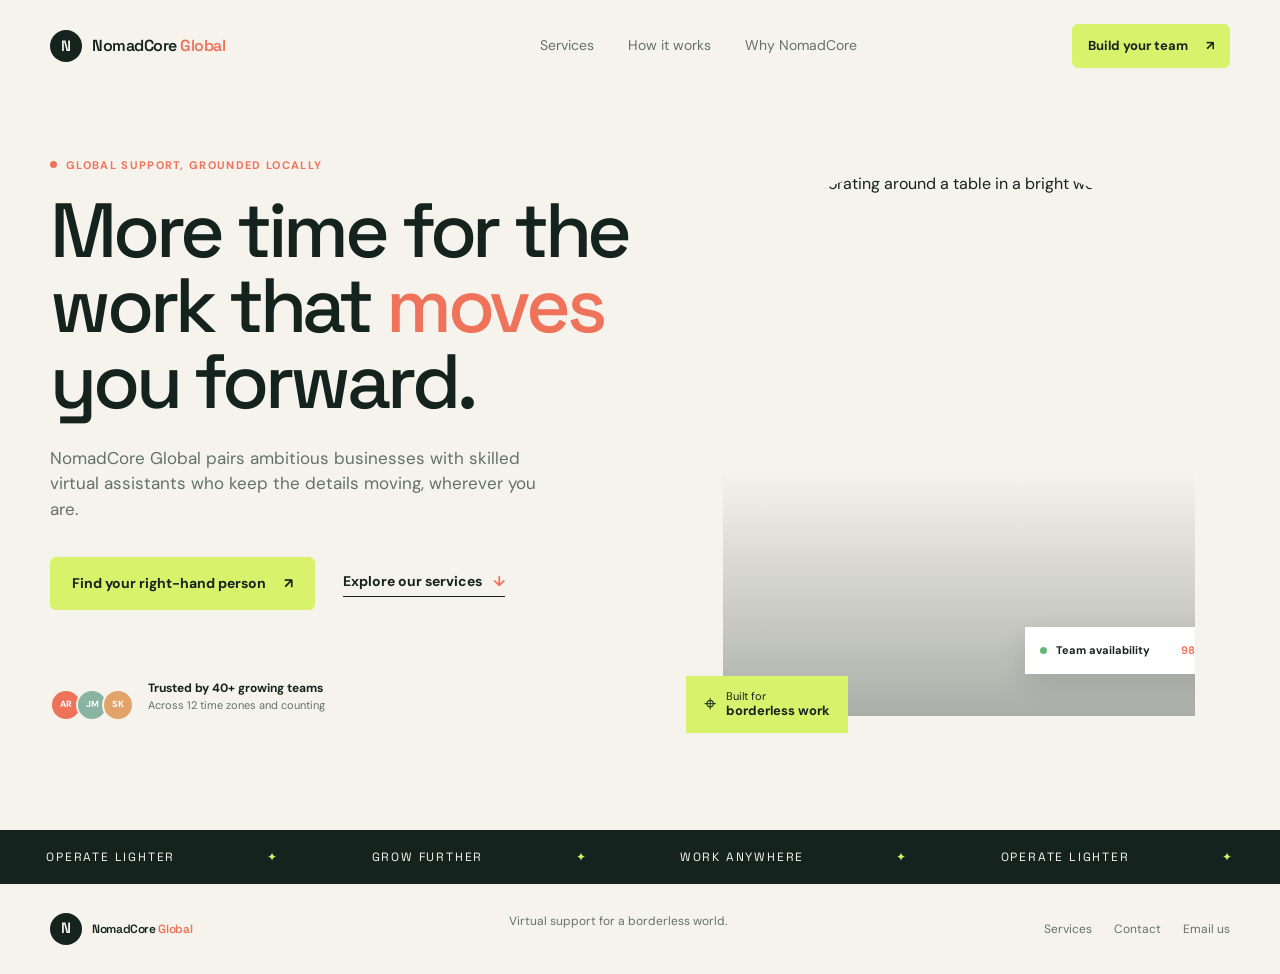
==== index.html @ 31a0516f "Create NomadCore Global website" ====
<!doctype html>
<html lang="en">
<head>
	<meta charset="utf-8">
	<meta name="viewport" content="width=device-width, initial-scale=1">
	<meta name="description" content="NomadCore Global connects growing businesses with dependable virtual assistants around the world.">
	<title>NomadCore Global | Your remote team, ready to move</title>
	<link rel="preconnect" href="https://fonts.googleapis.com">
	<link rel="preconnect" href="https://fonts.gstatic.com" crossorigin>
	<link href="https://fonts.googleapis.com/css2?family=DM+Sans:wght@400;500;600;700&family=Space+Grotesk:wght@500;600;700&display=swap" rel="stylesheet">
	<link href="https://cdn.jsdelivr.net/npm/bootstrap@5.3.3/dist/css/bootstrap.min.css" rel="stylesheet">
	<link rel="stylesheet" href="style.css">
</head>
<body>
	<header class="site-header">
		<a class="brand" href="#top" aria-label="NomadCore Global home"><span class="brand-mark">N</span><span>NomadCore <strong>Global</strong></span></a>
		<nav class="main-nav" aria-label="Main navigation"><a href="services.html">Services</a><a href="how-it-works.html">How it works</a><a href="about.html">Why NomadCore</a></nav>
		<a class="button button-small btn" href="contact.html">Build your team <span aria-hidden="true">↗</span></a>
	</header>

	<main id="top">
		<section class="hero section-wrap">
			<div class="hero-copy"><p class="eyebrow"><span class="eyebrow-dot"></span> Global support, grounded locally</p><h1>More time for the work that <em>moves</em> you forward.</h1><p class="hero-text">NomadCore Global pairs ambitious businesses with skilled virtual assistants who keep the details moving, wherever you are.</p><div class="hero-actions"><a class="button btn" href="contact.html">Find your right-hand person <span aria-hidden="true">↗</span></a><a class="text-link" href="services.html">Explore our services <span aria-hidden="true">↓</span></a></div><div class="hero-proof"><div class="avatar-stack" aria-hidden="true"><span>AR</span><span>JM</span><span>SK</span></div><p><strong>Trusted by 40+ growing teams</strong><br>Across 12 time zones and counting</p></div></div>
			<div class="hero-visual"><div class="visual-frame"><img src="https://images.unsplash.com/photo-1556761175-b413da4baf72?auto=format&fit=crop&w=1200&q=85" alt="Team collaborating around a table in a bright workspace"><div class="availability-card"><span class="status-dot"></span><strong>Team availability</strong><span>98.6%</span></div></div><div class="location-note"><span>⌖</span><span>Built for<br><strong>borderless work</strong></span></div></div>
		</section>

		<section class="marquee" aria-label="Our promise"><div class="marquee-inner"><span>OPERATE LIGHTER</span><i>✦</i><span>GROW FURTHER</span><i>✦</i><span>WORK ANYWHERE</span><i>✦</i><span>OPERATE LIGHTER</span><i>✦</i></div></section>

	</main>

	<footer class="site-footer"><a class="brand" href="index.html"><span class="brand-mark">N</span><span>NomadCore <strong>Global</strong></span></a><p>Virtual support for a borderless world.</p><div class="footer-links"><a href="services.html">Services</a><a href="contact.html">Contact</a><a href="mailto:hello@nomadcore.global">Email us</a></div></footer>
</body>
<script src="https://cdn.jsdelivr.net/npm/bootstrap@5.3.3/dist/js/bootstrap.bundle.min.js"></script>
</html>
---- style.css ----
:root { --ink: #15231f; --muted: #64716b; --cream: #f5f3ec; --lime: #d8f36b; --line: #dce2d8; --coral: #ef735b; }
* { box-sizing: border-box; }
html { scroll-behavior: smooth; }
body { margin: 0; color: var(--ink); background: var(--cream); font-family: "DM Sans", sans-serif; line-height: 1.5; }
a { color: inherit; text-decoration: none; }
.site-header, .site-footer, .section-wrap { width: min(1180px, calc(100% - 80px)); margin-inline: auto; }
.site-header { display: flex; align-items: center; justify-content: space-between; padding: 24px 0; }
.brand { display: inline-flex; align-items: center; gap: 10px; font-family: "Space Grotesk", sans-serif; font-weight: 600; letter-spacing: -.03em; }
.brand strong { color: var(--coral); font-weight: 600; }
.brand-mark { display: grid; place-items: center; width: 32px; height: 32px; color: var(--cream); background: var(--ink); border-radius: 50%; font-size: 15px; }
.main-nav { display: flex; gap: 34px; margin-left: 100px; color: var(--muted); font-size: 14px; }
.main-nav a, .footer-links a { transition: color .2s ease; }.main-nav a:hover, .footer-links a:hover { color: var(--coral); }
.button { display: inline-flex; align-items: center; gap: 18px; padding: 15px 21px; color: var(--ink); background: var(--lime); border: 1px solid var(--lime); font-weight: 700; font-size: 14px; transition: transform .2s ease, background .2s ease; }.button:hover { transform: translateY(-3px); background: #e4ff88; }.button-small { padding: 11px 15px; font-size: 13px; }
.hero { display: grid; grid-template-columns: 1fr .87fr; gap: 90px; align-items: center; min-height: 670px; padding: 65px 0 100px; }
.eyebrow { display: flex; align-items: center; gap: 9px; margin: 0 0 20px; color: var(--coral); font-size: 11px; font-weight: 700; letter-spacing: .12em; text-transform: uppercase; }.eyebrow-dot { width: 7px; height: 7px; background: var(--coral); border-radius: 50%; }
h1, h2, h3, p { margin-top: 0; } h1, h2 { font-family: "Space Grotesk", sans-serif; letter-spacing: -.055em; line-height: .98; } h1 { max-width: 680px; margin-bottom: 27px; font-size: clamp(48px, 6vw, 82px); } h2 { margin-bottom: 25px; font-size: clamp(38px, 4.8vw, 62px); } em { color: var(--coral); font-style: normal; }
.hero-text { max-width: 500px; color: var(--muted); font-size: 17px; }.hero-actions { display: flex; align-items: center; gap: 28px; margin-top: 35px; }.text-link { display: inline-flex; gap: 11px; align-items: center; border-bottom: 1px solid var(--ink); padding-bottom: 4px; font-size: 14px; font-weight: 700; }.text-link span { color: var(--coral); }
.page-intro, .about-page-intro { padding: 105px 0 80px; }.page-intro h1, .about-page-intro h1 { margin-bottom: 27px; }.page-hero { padding: 105px 0 95px; }.page-hero h1 { margin-bottom: 0; }.process-section { padding-top: 0; }.services-page-section { padding-top: 0; }.about-page-section { padding-top: 45px; }.contact-page-section { min-height: 520px; display: grid; place-items: center; }
.hero-proof { display: flex; align-items: center; gap: 14px; margin-top: 70px; color: var(--muted); font-size: 11px; line-height: 1.45; }.hero-proof strong { color: var(--ink); font-size: 12px; }.avatar-stack { display: flex; padding-left: 6px; }.avatar-stack span { display: grid; place-items: center; width: 32px; height: 32px; margin-left: -6px; border: 2px solid var(--cream); border-radius: 50%; background: var(--coral); color: white; font-size: 9px; font-weight: 700; }.avatar-stack span:nth-child(2) { background: #8ab3a1; }.avatar-stack span:nth-child(3) { background: #e2a36a; }
.hero-visual { position: relative; }.visual-frame { position: relative; height: 545px; margin-right: 35px; overflow: hidden; border-radius: 180px 180px 0 0; }.visual-frame::after { position: absolute; inset: 0; content: ""; background: linear-gradient(180deg, transparent 55%, rgba(21,35,31,.33)); }.visual-frame img { width: 100%; height: 100%; object-fit: cover; }.availability-card { position: absolute; z-index: 2; right: -35px; bottom: 42px; display: grid; grid-template-columns: auto 1fr auto; align-items: center; gap: 9px; width: 205px; padding: 15px; background: white; box-shadow: 0 12px 28px rgba(21,35,31,.12); font-size: 11px; }.availability-card span:last-child { color: var(--coral); font-weight: 700; }.status-dot { width: 7px; height: 7px; background: #62ba76; border-radius: 50%; }.location-note { position: absolute; left: -37px; bottom: -17px; display: flex; align-items: center; gap: 10px; padding: 14px 18px; background: var(--lime); font-size: 11px; line-height: 1.2; }.location-note > span:first-child { font-size: 22px; }.location-note strong { font-size: 13px; }
.marquee { overflow: hidden; color: var(--cream); background: var(--ink); }.marquee-inner { display: flex; justify-content: space-around; align-items: center; min-width: 850px; padding: 18px 0; font-family: "Space Grotesk", sans-serif; font-size: 12px; letter-spacing: .15em; }.marquee i { color: var(--lime); font-style: normal; }
.services-section { padding: 120px 0 130px; }.section-heading { display: flex; justify-content: space-between; gap: 50px; align-items: end; margin-bottom: 55px; }.section-heading h2 { margin-bottom: 0; }.section-intro { max-width: 310px; margin-bottom: 5px; color: var(--muted); font-size: 15px; }.service-grid { display: grid; grid-template-columns: repeat(3, 1fr); gap: 17px; }.service-card { position: relative; min-height: 355px; padding: 30px; border: 1px solid var(--line); transition: transform .2s ease, box-shadow .2s ease; }.service-card:hover { transform: translateY(-6px); box-shadow: 0 16px 28px rgba(21,35,31,.08); }.service-card.featured { color: var(--cream); background: var(--ink); border-color: var(--ink); }.service-number { color: var(--coral); font-family: "Space Grotesk", sans-serif; font-size: 12px; }.service-icon { margin: 44px 0 21px; color: var(--coral); font-size: 33px; }.service-card h3 { margin-bottom: 12px; font-family: "Space Grotesk", sans-serif; font-size: 22px; letter-spacing: -.04em; }.service-card p { max-width: 270px; margin-bottom: 27px; color: var(--muted); font-size: 13px; }.featured p { color: #b7c2b9; }.service-card a { position: absolute; bottom: 30px; font-size: 12px; font-weight: 700; }.service-card a span { margin-left: 8px; color: var(--coral); }
.dark-section { padding: 115px 0; color: var(--cream); background: var(--ink); }.process-layout { display: grid; grid-template-columns: .8fr 1fr; gap: 130px; }.light { color: var(--lime); }.dark-copy { max-width: 370px; margin: 32px 0; color: #a9b8ae; font-size: 15px; }.button-light { color: var(--ink); background: var(--lime); }.steps { border-top: 1px solid #405149; }.step { display: grid; grid-template-columns: 60px 1fr; gap: 20px; padding: 28px 0; border-bottom: 1px solid #405149; }.step > span { color: var(--coral); font-size: 12px; }.step h3 { margin-bottom: 8px; font-family: "Space Grotesk", sans-serif; font-size: 19px; letter-spacing: -.03em; }.step p { max-width: 400px; margin: 0; color: #99a99e; font-size: 13px; }
.about-section { display: grid; grid-template-columns: 1fr 1.1fr; gap: 130px; align-items: center; padding: 140px 0; }.about-stat { display: flex; align-items: center; gap: 20px; padding-left: 15%; }.about-stat strong { color: var(--coral); font-family: "Space Grotesk", sans-serif; font-size: 130px; letter-spacing: -.1em; line-height: .8; }.about-stat span { color: var(--muted); font-size: 13px; }.about-copy { max-width: 510px; }.about-copy p:not(.eyebrow) { color: var(--muted); font-size: 16px; }
.contact-section { padding: 105px 0; color: var(--cream); background: var(--coral); }.contact-inner { text-align: center; }.contact-section .eyebrow { justify-content: center; color: var(--ink); }.contact-section h2 { margin-bottom: 20px; }.contact-section p:not(.eyebrow) { max-width: 400px; margin: 0 auto 30px; color: #ffe2d9; font-size: 15px; }.contact-section em { color: var(--ink); }
.site-footer { display: flex; align-items: center; justify-content: space-between; gap: 25px; padding: 28px 0; font-size: 12px; }.site-footer p { color: var(--muted); }.footer-links { display: flex; gap: 22px; color: var(--muted); }
@media (max-width: 800px) { .site-header, .site-footer, .section-wrap { width: min(100% - 40px, 560px); }.main-nav { display: none; }.site-header .button-small { display: inline-flex; }.hero { display: block; padding: 50px 0 85px; }.hero h1 { font-size: clamp(47px, 13vw, 70px); }.hero-visual { margin-top: 70px; }.visual-frame { height: 430px; margin-right: 20px; }.availability-card { right: -20px; }.location-note { left: -12px; }.page-intro, .about-page-intro, .page-hero { padding: 70px 0 55px; }.section-heading, .process-layout, .about-section { display: block; }.section-heading { margin-bottom: 36px; }.section-intro { margin-top: 25px; }.service-grid { grid-template-columns: 1fr; }.service-card { min-height: 315px; }.process-layout > div:first-child { margin-bottom: 65px; }.about-stat { justify-content: center; padding: 0; margin-bottom: 80px; }.about-stat strong { font-size: 110px; }.site-footer { align-items: flex-start; flex-direction: column; }.site-footer p { margin-bottom: 0; }.footer-links { flex-wrap: wrap; } }
@media (max-width: 440px) { .site-header .button-small { padding: 9px; font-size: 11px; }.brand { font-size: 13px; }.hero-actions { align-items: flex-start; flex-direction: column; gap: 22px; }.availability-card { bottom: 22px; }.marquee-inner { gap: 28px; justify-content: flex-start; }.contact-section { padding: 80px 0; } }
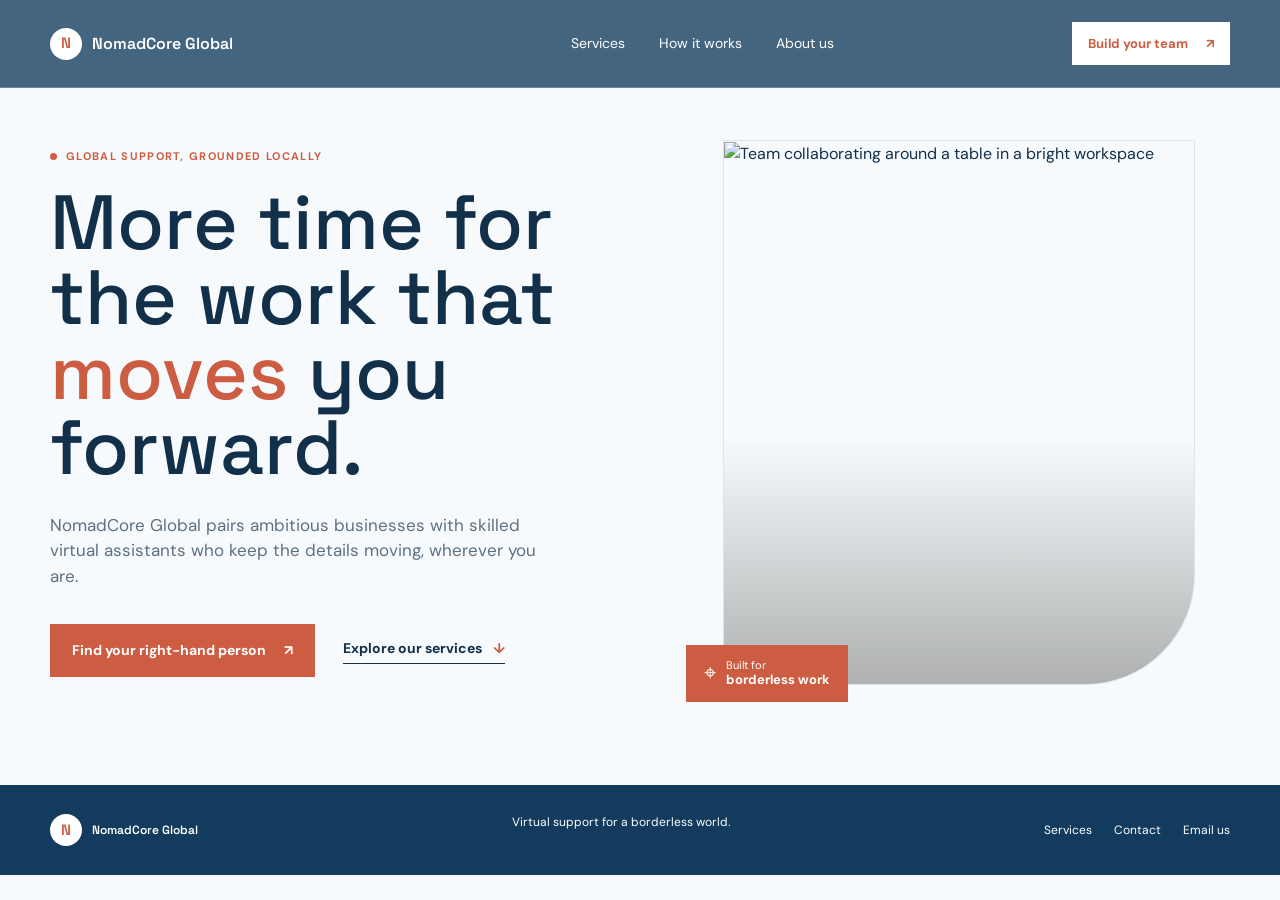
==== commit 2f3f08c2: "changes on UI and fix some errors and added some information" ====
--- a/index.html
+++ b/index.html
@@ -8,27 +8,25 @@
 	<link rel="preconnect" href="https://fonts.googleapis.com">
 	<link rel="preconnect" href="https://fonts.gstatic.com" crossorigin>
 	<link href="https://fonts.googleapis.com/css2?family=DM+Sans:wght@400;500;600;700&family=Space+Grotesk:wght@500;600;700&display=swap" rel="stylesheet">
-	<link href="https://cdn.jsdelivr.net/npm/bootstrap@5.3.3/dist/css/bootstrap.min.css" rel="stylesheet">
+	<link href="https://cdn.jsdelivr.net/npm/bootstrap@5.3.8/dist/css/bootstrap.min.css" rel="stylesheet" integrity="sha384-sRIl4kxILFvY47J16cr9ZwB07vP4J8+LH7qKQnuqkuIAvNWLzeN8tE5YBujZqJLB" crossorigin="anonymous">
 	<link rel="stylesheet" href="style.css">
 </head>
 <body>
 	<header class="site-header">
 		<a class="brand" href="#top" aria-label="NomadCore Global home"><span class="brand-mark">N</span><span>NomadCore <strong>Global</strong></span></a>
-		<nav class="main-nav" aria-label="Main navigation"><a href="services.html">Services</a><a href="how-it-works.html">How it works</a><a href="about.html">Why NomadCore</a></nav>
+		<button class="nav-toggle btn btn-outline-light" type="button" data-bs-toggle="collapse" data-bs-target="#site-navigation" aria-controls="site-navigation" aria-expanded="false" aria-label="Toggle navigation"><span aria-hidden="true">&#9776;</span></button><nav class="main-nav collapse" id="site-navigation" aria-label="Main navigation"><a href="services.html">Services</a><a href="how-it-works.html">How it works</a><a href="about.html">About us</a></nav>
 		<a class="button button-small btn" href="contact.html">Build your team <span aria-hidden="true">↗</span></a>
 	</header>
 
 	<main id="top">
 		<section class="hero section-wrap">
-			<div class="hero-copy"><p class="eyebrow"><span class="eyebrow-dot"></span> Global support, grounded locally</p><h1>More time for the work that <em>moves</em> you forward.</h1><p class="hero-text">NomadCore Global pairs ambitious businesses with skilled virtual assistants who keep the details moving, wherever you are.</p><div class="hero-actions"><a class="button btn" href="contact.html">Find your right-hand person <span aria-hidden="true">↗</span></a><a class="text-link" href="services.html">Explore our services <span aria-hidden="true">↓</span></a></div><div class="hero-proof"><div class="avatar-stack" aria-hidden="true"><span>AR</span><span>JM</span><span>SK</span></div><p><strong>Trusted by 40+ growing teams</strong><br>Across 12 time zones and counting</p></div></div>
-			<div class="hero-visual"><div class="visual-frame"><img src="https://images.unsplash.com/photo-1556761175-b413da4baf72?auto=format&fit=crop&w=1200&q=85" alt="Team collaborating around a table in a bright workspace"><div class="availability-card"><span class="status-dot"></span><strong>Team availability</strong><span>98.6%</span></div></div><div class="location-note"><span>⌖</span><span>Built for<br><strong>borderless work</strong></span></div></div>
+			<div class="hero-copy"><p class="eyebrow"><span class="eyebrow-dot"></span> Global support, grounded locally</p><h1>More time for the work that <em>moves</em> you forward.</h1><p class="hero-text">NomadCore Global pairs ambitious businesses with skilled virtual assistants who keep the details moving, wherever you are.</p><div class="hero-actions"><a class="button btn" href="contact.html">Find your right-hand person <span aria-hidden="true">↗</span></a><a class="text-link" href="services.html">Explore our services <span aria-hidden="true">↓</span></a></div></div>
+			<div class="hero-visual"><div class="visual-frame"><img src="https://images.unsplash.com/photo-1556761175-b413da4baf72?auto=format&fit=crop&w=1200&q=85" alt="Team collaborating around a table in a bright workspace"></div><div class="location-note"><span>⌖</span><span>Built for<br><strong>borderless work</strong></span></div></div>
 		</section>
-
-		<section class="marquee" aria-label="Our promise"><div class="marquee-inner"><span>OPERATE LIGHTER</span><i>✦</i><span>GROW FURTHER</span><i>✦</i><span>WORK ANYWHERE</span><i>✦</i><span>OPERATE LIGHTER</span><i>✦</i></div></section>
 
 	</main>
 
 	<footer class="site-footer"><a class="brand" href="index.html"><span class="brand-mark">N</span><span>NomadCore <strong>Global</strong></span></a><p>Virtual support for a borderless world.</p><div class="footer-links"><a href="services.html">Services</a><a href="contact.html">Contact</a><a href="mailto:hello@nomadcore.global">Email us</a></div></footer>
 </body>
-<script src="https://cdn.jsdelivr.net/npm/bootstrap@5.3.3/dist/js/bootstrap.bundle.min.js"></script>
+<script src="https://cdn.jsdelivr.net/npm/bootstrap@5.3.8/dist/js/bootstrap.bundle.min.js"></script>
 </html>
--- a/style.css
+++ b/style.css
@@ -1,28 +1,39 @@
-:root { --ink: #15231f; --muted: #64716b; --cream: #f5f3ec; --lime: #d8f36b; --line: #dce2d8; --coral: #ef735b; }
+:root { --ink: #12304a; --muted: #5d7182; --cream: #f7fafc; --red: #CD5D42; --red-dark: #a94632; --maroon: #123b5d; --line: #dbe5ec; --coral: var(--red); }
 * { box-sizing: border-box; }
 html { scroll-behavior: smooth; }
 body { margin: 0; color: var(--ink); background: var(--cream); font-family: "DM Sans", sans-serif; line-height: 1.5; }
 a { color: inherit; text-decoration: none; }
-.site-header, .site-footer, .section-wrap { width: min(1180px, calc(100% - 80px)); margin-inline: auto; }
-.site-header { display: flex; align-items: center; justify-content: space-between; padding: 24px 0; }
-.brand { display: inline-flex; align-items: center; gap: 10px; font-family: "Space Grotesk", sans-serif; font-weight: 600; letter-spacing: -.03em; }
-.brand strong { color: var(--coral); font-weight: 600; }
-.brand-mark { display: grid; place-items: center; width: 32px; height: 32px; color: var(--cream); background: var(--ink); border-radius: 50%; font-size: 15px; }
-.main-nav { display: flex; gap: 34px; margin-left: 100px; color: var(--muted); font-size: 14px; }
-.main-nav a, .footer-links a { transition: color .2s ease; }.main-nav a:hover, .footer-links a:hover { color: var(--coral); }
-.button { display: inline-flex; align-items: center; gap: 18px; padding: 15px 21px; color: var(--ink); background: var(--lime); border: 1px solid var(--lime); font-weight: 700; font-size: 14px; transition: transform .2s ease, background .2s ease; }.button:hover { transform: translateY(-3px); background: #e4ff88; }.button-small { padding: 11px 15px; font-size: 13px; }
-.hero { display: grid; grid-template-columns: 1fr .87fr; gap: 90px; align-items: center; min-height: 670px; padding: 65px 0 100px; }
+.site-header, .site-footer, .section-wrap { width: min(1180px, calc(100% - 96px)); margin-inline: auto; }
+.site-header { position: fixed; top: 0; right: 0; left: 0; z-index: 1030; display: flex; align-items: center; justify-content: space-between; width: 100%; max-width: none; height: 88px; min-height: 88px; padding: 24px max(48px, calc((100% - 1180px) / 2)); color: white; background: rgba(18, 59, 93, .78); border-bottom: 1px solid rgba(255, 255, 255, .2); backdrop-filter: blur(12px); -webkit-backdrop-filter: blur(12px); }
+.brand { display: inline-flex; align-items: center; gap: 10px; font-family: "Space Grotesk", sans-serif; font-weight: 600; letter-spacing: 0; }
+.brand strong { color: white; font-weight: 600; }
+.brand-mark { display: grid; place-items: center; width: 32px; height: 32px; color: var(--red); background: white; border-radius: 50%; font-size: 15px; }
+.main-nav { display: flex; gap: 34px; margin-left: 100px; color: white; font-size: 14px; }
+.main-nav a, .footer-links a { transition: opacity .2s ease; }.main-nav a:hover, .footer-links a:hover { opacity: .7; }
+.site-header .button-small { color: var(--red); background: white; border-color: white; }
+.button { display: inline-flex; align-items: center; gap: 18px; padding: 15px 21px; color: white; background: var(--red); border: 1px solid var(--red); border-radius: 0; font-weight: 700; font-size: 14px; transition: transform .2s ease, background .2s ease; }.button:hover { transform: translateY(-3px); color: white; background: var(--red-dark); border-color: var(--red-dark); }.button-small { padding: 11px 15px; font-size: 13px; }
+.hero { display: grid; grid-template-columns: 1fr .87fr; gap: 90px; align-items: center; min-height: 670px; padding: 140px 0 100px; }
 .eyebrow { display: flex; align-items: center; gap: 9px; margin: 0 0 20px; color: var(--coral); font-size: 11px; font-weight: 700; letter-spacing: .12em; text-transform: uppercase; }.eyebrow-dot { width: 7px; height: 7px; background: var(--coral); border-radius: 50%; }
-h1, h2, h3, p { margin-top: 0; } h1, h2 { font-family: "Space Grotesk", sans-serif; letter-spacing: -.055em; line-height: .98; } h1 { max-width: 680px; margin-bottom: 27px; font-size: clamp(48px, 6vw, 82px); } h2 { margin-bottom: 25px; font-size: clamp(38px, 4.8vw, 62px); } em { color: var(--coral); font-style: normal; }
+h1, h2, h3, p { margin-top: 0; } h1, h2 { font-family: "Space Grotesk", sans-serif; letter-spacing: 0; line-height: .98; } h1 { max-width: 680px; margin-bottom: 27px; font-size: clamp(48px, 6vw, 82px); } h2 { margin-bottom: 25px; font-size: clamp(38px, 4.8vw, 62px); } em { color: var(--red); font-style: normal; }
 .hero-text { max-width: 500px; color: var(--muted); font-size: 17px; }.hero-actions { display: flex; align-items: center; gap: 28px; margin-top: 35px; }.text-link { display: inline-flex; gap: 11px; align-items: center; border-bottom: 1px solid var(--ink); padding-bottom: 4px; font-size: 14px; font-weight: 700; }.text-link span { color: var(--coral); }
 .page-intro, .about-page-intro { padding: 105px 0 80px; }.page-intro h1, .about-page-intro h1 { margin-bottom: 27px; }.page-hero { padding: 105px 0 95px; }.page-hero h1 { margin-bottom: 0; }.process-section { padding-top: 0; }.services-page-section { padding-top: 0; }.about-page-section { padding-top: 45px; }.contact-page-section { min-height: 520px; display: grid; place-items: center; }
-.hero-proof { display: flex; align-items: center; gap: 14px; margin-top: 70px; color: var(--muted); font-size: 11px; line-height: 1.45; }.hero-proof strong { color: var(--ink); font-size: 12px; }.avatar-stack { display: flex; padding-left: 6px; }.avatar-stack span { display: grid; place-items: center; width: 32px; height: 32px; margin-left: -6px; border: 2px solid var(--cream); border-radius: 50%; background: var(--coral); color: white; font-size: 9px; font-weight: 700; }.avatar-stack span:nth-child(2) { background: #8ab3a1; }.avatar-stack span:nth-child(3) { background: #e2a36a; }
-.hero-visual { position: relative; }.visual-frame { position: relative; height: 545px; margin-right: 35px; overflow: hidden; border-radius: 180px 180px 0 0; }.visual-frame::after { position: absolute; inset: 0; content: ""; background: linear-gradient(180deg, transparent 55%, rgba(21,35,31,.33)); }.visual-frame img { width: 100%; height: 100%; object-fit: cover; }.availability-card { position: absolute; z-index: 2; right: -35px; bottom: 42px; display: grid; grid-template-columns: auto 1fr auto; align-items: center; gap: 9px; width: 205px; padding: 15px; background: white; box-shadow: 0 12px 28px rgba(21,35,31,.12); font-size: 11px; }.availability-card span:last-child { color: var(--coral); font-weight: 700; }.status-dot { width: 7px; height: 7px; background: #62ba76; border-radius: 50%; }.location-note { position: absolute; left: -37px; bottom: -17px; display: flex; align-items: center; gap: 10px; padding: 14px 18px; background: var(--lime); font-size: 11px; line-height: 1.2; }.location-note > span:first-child { font-size: 22px; }.location-note strong { font-size: 13px; }
-.marquee { overflow: hidden; color: var(--cream); background: var(--ink); }.marquee-inner { display: flex; justify-content: space-around; align-items: center; min-width: 850px; padding: 18px 0; font-family: "Space Grotesk", sans-serif; font-size: 12px; letter-spacing: .15em; }.marquee i { color: var(--lime); font-style: normal; }
-.services-section { padding: 120px 0 130px; }.section-heading { display: flex; justify-content: space-between; gap: 50px; align-items: end; margin-bottom: 55px; }.section-heading h2 { margin-bottom: 0; }.section-intro { max-width: 310px; margin-bottom: 5px; color: var(--muted); font-size: 15px; }.service-grid { display: grid; grid-template-columns: repeat(3, 1fr); gap: 17px; }.service-card { position: relative; min-height: 355px; padding: 30px; border: 1px solid var(--line); transition: transform .2s ease, box-shadow .2s ease; }.service-card:hover { transform: translateY(-6px); box-shadow: 0 16px 28px rgba(21,35,31,.08); }.service-card.featured { color: var(--cream); background: var(--ink); border-color: var(--ink); }.service-number { color: var(--coral); font-family: "Space Grotesk", sans-serif; font-size: 12px; }.service-icon { margin: 44px 0 21px; color: var(--coral); font-size: 33px; }.service-card h3 { margin-bottom: 12px; font-family: "Space Grotesk", sans-serif; font-size: 22px; letter-spacing: -.04em; }.service-card p { max-width: 270px; margin-bottom: 27px; color: var(--muted); font-size: 13px; }.featured p { color: #b7c2b9; }.service-card a { position: absolute; bottom: 30px; font-size: 12px; font-weight: 700; }.service-card a span { margin-left: 8px; color: var(--coral); }
-.dark-section { padding: 115px 0; color: var(--cream); background: var(--ink); }.process-layout { display: grid; grid-template-columns: .8fr 1fr; gap: 130px; }.light { color: var(--lime); }.dark-copy { max-width: 370px; margin: 32px 0; color: #a9b8ae; font-size: 15px; }.button-light { color: var(--ink); background: var(--lime); }.steps { border-top: 1px solid #405149; }.step { display: grid; grid-template-columns: 60px 1fr; gap: 20px; padding: 28px 0; border-bottom: 1px solid #405149; }.step > span { color: var(--coral); font-size: 12px; }.step h3 { margin-bottom: 8px; font-family: "Space Grotesk", sans-serif; font-size: 19px; letter-spacing: -.03em; }.step p { max-width: 400px; margin: 0; color: #99a99e; font-size: 13px; }
-.about-section { display: grid; grid-template-columns: 1fr 1.1fr; gap: 130px; align-items: center; padding: 140px 0; }.about-stat { display: flex; align-items: center; gap: 20px; padding-left: 15%; }.about-stat strong { color: var(--coral); font-family: "Space Grotesk", sans-serif; font-size: 130px; letter-spacing: -.1em; line-height: .8; }.about-stat span { color: var(--muted); font-size: 13px; }.about-copy { max-width: 510px; }.about-copy p:not(.eyebrow) { color: var(--muted); font-size: 16px; }
-.contact-section { padding: 105px 0; color: var(--cream); background: var(--coral); }.contact-inner { text-align: center; }.contact-section .eyebrow { justify-content: center; color: var(--ink); }.contact-section h2 { margin-bottom: 20px; }.contact-section p:not(.eyebrow) { max-width: 400px; margin: 0 auto 30px; color: #ffe2d9; font-size: 15px; }.contact-section em { color: var(--ink); }
-.site-footer { display: flex; align-items: center; justify-content: space-between; gap: 25px; padding: 28px 0; font-size: 12px; }.site-footer p { color: var(--muted); }.footer-links { display: flex; gap: 22px; color: var(--muted); }
-@media (max-width: 800px) { .site-header, .site-footer, .section-wrap { width: min(100% - 40px, 560px); }.main-nav { display: none; }.site-header .button-small { display: inline-flex; }.hero { display: block; padding: 50px 0 85px; }.hero h1 { font-size: clamp(47px, 13vw, 70px); }.hero-visual { margin-top: 70px; }.visual-frame { height: 430px; margin-right: 20px; }.availability-card { right: -20px; }.location-note { left: -12px; }.page-intro, .about-page-intro, .page-hero { padding: 70px 0 55px; }.section-heading, .process-layout, .about-section { display: block; }.section-heading { margin-bottom: 36px; }.section-intro { margin-top: 25px; }.service-grid { grid-template-columns: 1fr; }.service-card { min-height: 315px; }.process-layout > div:first-child { margin-bottom: 65px; }.about-stat { justify-content: center; padding: 0; margin-bottom: 80px; }.about-stat strong { font-size: 110px; }.site-footer { align-items: flex-start; flex-direction: column; }.site-footer p { margin-bottom: 0; }.footer-links { flex-wrap: wrap; } }
+.hero-proof { display: flex; align-items: center; gap: 14px; margin-top: 70px; color: var(--muted); font-size: 11px; line-height: 1.45; }.hero-proof strong { color: var(--ink); font-size: 12px; }.avatar-stack { display: flex; padding-left: 6px; }.avatar-stack span { display: grid; place-items: center; width: 32px; height: 32px; margin-left: -6px; border: 2px solid var(--cream); border-radius: 50%; background: var(--red); color: white; font-size: 9px; font-weight: 700; }.avatar-stack span:nth-child(2) { background: #777; }.avatar-stack span:nth-child(3) { background: #aaa; }
+.hero-visual { position: relative; }.visual-frame { position: relative; height: 545px; margin-right: 35px; overflow: hidden; border: 1px solid var(--line); border-radius: 0 0 110px 0; }.visual-frame::after { position: absolute; inset: 0; content: ""; background: linear-gradient(180deg, transparent 55%, rgba(24,24,24,.33)); }.visual-frame img { width: 100%; height: 100%; object-fit: cover; }.location-note { position: absolute; left: -37px; bottom: -17px; display: flex; align-items: center; gap: 10px; padding: 14px 18px; color: white; background: var(--red); font-size: 11px; line-height: 1.2; }.location-note > span:first-child { font-size: 22px; }.location-note strong { font-size: 13px; }
+.marquee { overflow: hidden; color: var(--cream); background: var(--ink); }.marquee-inner { display: flex; justify-content: space-around; align-items: center; min-width: 850px; padding: 18px 0; font-family: "Space Grotesk", sans-serif; font-size: 12px; letter-spacing: 0; }.marquee i { color: var(--red); font-style: normal; }
+.services-section { padding: 120px 0 130px; }.section-heading { display: flex; justify-content: space-between; gap: 50px; align-items: end; margin-bottom: 55px; }.section-heading h2 { margin-bottom: 0; }.section-intro { max-width: 310px; margin-bottom: 5px; color: var(--muted); font-size: 15px; }.service-grid { display: grid; grid-template-columns: repeat(3, 1fr); gap: 17px; }.service-card { position: relative; min-height: 355px; padding: 30px; border: 1px solid var(--line); transition: transform .2s ease, box-shadow .2s ease; }.service-card:hover { transform: translateY(-6px); box-shadow: 0 16px 28px rgba(24,24,24,.08); }.service-card.featured { color: var(--cream); background: var(--ink); border-color: var(--ink); }.service-number { color: var(--red); font-family: "Space Grotesk", sans-serif; font-size: 12px; }.service-icon { margin: 44px 0 21px; color: var(--red); font-size: 33px; }.service-card h3 { margin-bottom: 12px; font-family: "Space Grotesk", sans-serif; font-size: 22px; letter-spacing: 0; }.service-card p { max-width: 270px; margin-bottom: 27px; color: var(--muted); font-size: 13px; }.featured p { color: #b7b7b7; }.service-card a { position: absolute; bottom: 30px; font-size: 12px; font-weight: 700; }.service-card a span { margin-left: 8px; color: var(--red); }
+.dark-section { padding: 115px 0; color: var(--ink); background: var(--cream); }.process-layout { display: grid; grid-template-columns: .8fr 1fr; gap: 130px; }.light { color: var(--red); }.dark-copy { max-width: 370px; margin: 32px 0; color: var(--muted); font-size: 15px; }.button-light { color: white; background: var(--red); border-color: var(--red); }.steps { border-top: 1px solid var(--line); }.step { display: grid; grid-template-columns: 60px 1fr; gap: 20px; padding: 28px 0; border-bottom: 1px solid var(--line); }.step > span { color: var(--red); font-size: 12px; }.step h3 { margin-bottom: 8px; color: var(--ink); font-family: "Space Grotesk", sans-serif; font-size: 19px; letter-spacing: 0; }.step p { max-width: 400px; margin: 0; color: var(--muted); font-size: 13px; }
+.about-section { display: grid; grid-template-columns: 1fr 1.1fr; gap: 130px; align-items: center; padding: 140px 0; }.about-stat { display: flex; align-items: center; gap: 20px; padding-left: 15%; }.about-stat strong { color: var(--red); font-family: "Space Grotesk", sans-serif; font-size: 130px; letter-spacing: 0; line-height: .8; }.about-stat span { color: var(--muted); font-size: 13px; }.about-copy { max-width: 510px; }.about-copy p:not(.eyebrow) { color: var(--muted); font-size: 16px; }
+.about-intro { display: flex; min-height: 670px; flex-direction: column; justify-content: center; padding: 65px 0 100px; }.about-intro h1 { max-width: 680px; margin-bottom: 27px; font-size: clamp(48px, 6vw, 82px); }.about-intro .hero-text { max-width: 500px; font-size: 17px; }.about-story { display: grid; grid-template-columns: .9fr 1.1fr; gap: 85px; padding: 70px 0 90px; border-top: 1px solid var(--line); }.about-story h2 { max-width: 440px; font-size: clamp(36px, 4vw, 55px); }.about-story .about-copy p { margin-bottom: 18px; font-size: 18px; line-height: 1.65; }.about-story .about-copy p:last-child { margin-bottom: 0; }.about-focus { display: grid; grid-template-columns: .9fr 1.1fr; gap: 85px; align-items: start; padding: 80px 0; border-top: 1px solid var(--line); }.about-focus h2 { max-width: 440px; margin: 0; font-size: clamp(36px, 4vw, 55px); }.about-focus > p { max-width: 600px; margin: 38px 0 0; color: var(--muted); font-size: 20px; line-height: 1.6; }.about-focus strong { color: var(--ink); }.about-values { padding-bottom: 95px; }.about-belief { padding: 90px 0; color: var(--cream); background: var(--ink); }.about-belief h2 { max-width: 850px; margin-bottom: 20px; font-size: clamp(34px, 4.5vw, 60px); }.about-belief > .section-wrap > p:not(.eyebrow) { color: #b0b0b0; font-size: 18px; }.about-belief > .section-wrap > strong { display: block; margin-top: 38px; font-family: "Space Grotesk", sans-serif; font-size: 16px; }.about-belief em { color: var(--red); font-weight: 400; }
+.contact-section { padding: 105px 0; color: var(--ink); background: var(--cream); }.contact-inner { text-align: center; }.contact-section .eyebrow { justify-content: center; color: var(--red); }.contact-section h2, .contact-section h1 { margin-bottom: 20px; }.contact-section p:not(.eyebrow) { max-width: 400px; margin: 0 auto 30px; color: var(--muted); font-size: 15px; }.contact-section em { color: var(--red); }
+.site-footer { display: flex; align-items: center; justify-content: space-between; gap: 25px; width: 100%; max-width: none; min-height: 88px; padding: 28px max(48px, calc((100% - 1180px) / 2)); color: white; background: var(--maroon); font-size: 12px; }.site-footer p { color: white; }.footer-links { display: flex; gap: 22px; color: white; }
+@media (max-width: 800px) { .site-header { width: 100%; height: 80px; min-height: 80px; padding: 20px; }.site-footer { width: 100%; min-height: 80px; padding: 24px 20px; }.section-wrap { width: min(100% - 40px, 560px); }.main-nav { display: none; }.site-header .button-small { display: inline-flex; }.hero { display: block; padding: 95px 0 85px; }.hero h1 { font-size: clamp(47px, 13vw, 70px); }.hero-visual { margin-top: 70px; }.visual-frame { height: 430px; margin-right: 20px; }.location-note { left: -12px; }.page-intro, .about-page-intro, .page-hero, .about-intro { padding: 95px 0 55px; }.section-heading, .process-layout, .about-section, .about-story, .about-pillars { display: block; }.section-heading { margin-bottom: 36px; }.section-intro { margin-top: 25px; }.service-grid { grid-template-columns: 1fr; }.service-card { min-height: 315px; }.process-layout > div:first-child { margin-bottom: 65px; }.about-stat { justify-content: center; padding: 0; margin-bottom: 80px; }.about-stat strong { font-size: 110px; }.about-story, .about-pillars { padding: 75px 0 85px; }.about-story .about-copy, .about-pillars .pillar-list { margin-top: 45px; }.about-belief { padding: 80px 0; }.about-belief > .section-wrap > strong { line-height: 1.5; }.site-footer { align-items: flex-start; flex-direction: column; }.site-footer p { margin-bottom: 0; }.footer-links { flex-wrap: wrap; } }
 @media (max-width: 440px) { .site-header .button-small { padding: 9px; font-size: 11px; }.brand { font-size: 13px; }.hero-actions { align-items: flex-start; flex-direction: column; gap: 22px; }.availability-card { bottom: 22px; }.marquee-inner { gap: 28px; justify-content: flex-start; }.contact-section { padding: 80px 0; } }
+.pillar-list article { display: block; }.pillar-list h3 { letter-spacing: 0; font-size: clamp(25px, 3vw, 42px); }.pillar-list article p { grid-column: auto; }.about-belief > .section-wrap > p:not(.eyebrow) { color: #b0b0b0; }.about-belief em { color: var(--red); }
+@media (min-width: 801px) { .pillar-list article { display: block; }.pillar-list article h3, .pillar-list article p { display: block; }.pillar-list article h3 { font-size: clamp(28px, 3vw, 42px); }.pillar-list article p { max-width: 600px; margin-top: 12px; font-size: 17px; } }
+.nav-toggle { display: none; }
+@media (min-width: 801px) { .main-nav.collapse:not(.show) { display: flex; } }
+@media (max-width: 800px) { .nav-toggle { display: inline-flex; order: 2; padding: 9px 12px; color: white; border-color: rgba(255, 255, 255, .7); }.site-header .button-small { display: none; }.main-nav { position: absolute; top: 100%; right: 20px; left: 20px; display: none; flex-direction: column; gap: 0; margin: 0; padding: 10px 16px; color: var(--ink); background: var(--cream); box-shadow: 0 12px 24px rgba(18, 48, 74, .12); }.main-nav.show { display: flex !important; }.main-nav a { padding: 10px 0; color: var(--ink); border-bottom: 1px solid var(--line); }.main-nav a:last-child { border-bottom: 0; } }
+@media (max-width: 800px) { .about-intro { display: block; min-height: 0; padding: 95px 0 55px; }.about-intro h1 { font-size: clamp(48px, 13vw, 70px); } }
+@media (max-width: 800px) { .about-focus { display: block; padding: 60px 0 70px; }.about-focus > p { margin-top: 30px; font-size: 18px; }.about-values { padding-bottom: 75px; } }
+.about-focus h2 { font-size: clamp(38px, 4.8vw, 62px); }
+@media (max-width: 800px) { .about-focus h2 { font-size: clamp(38px, 10vw, 56px); } }
